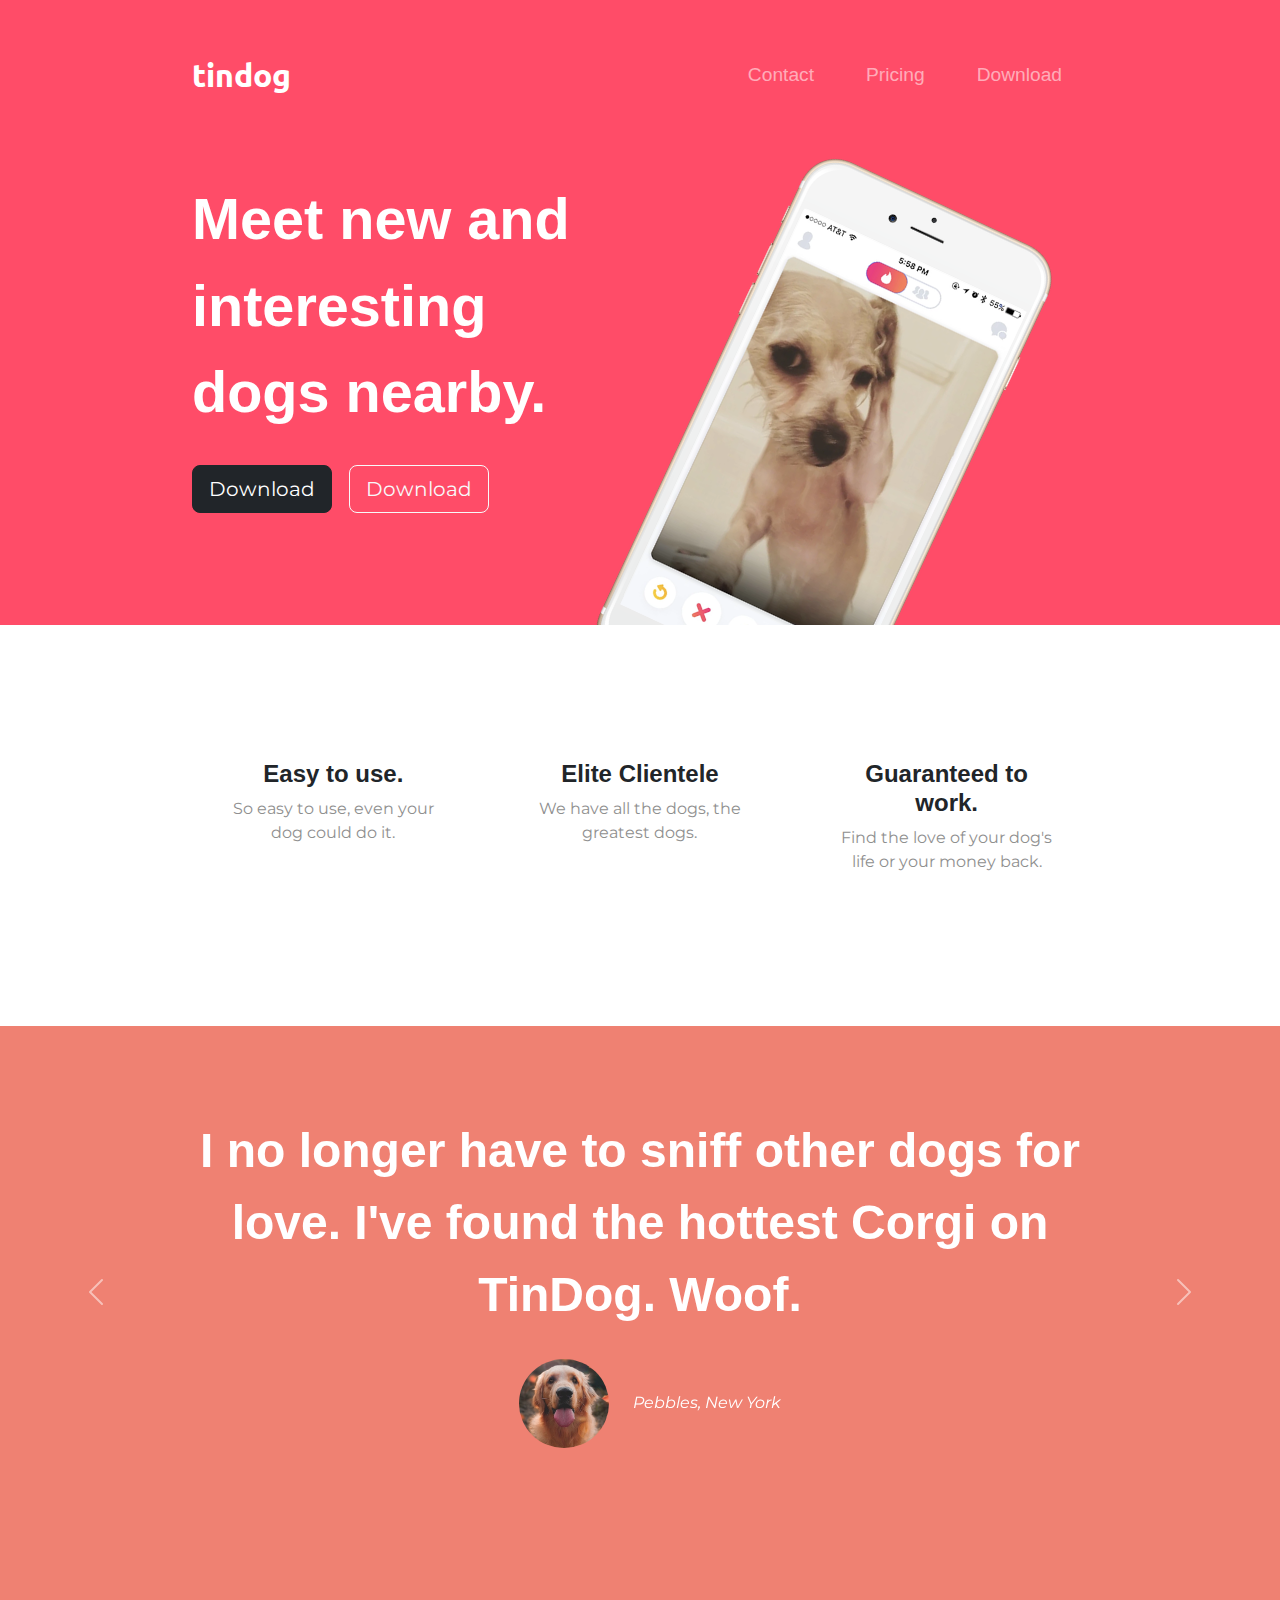
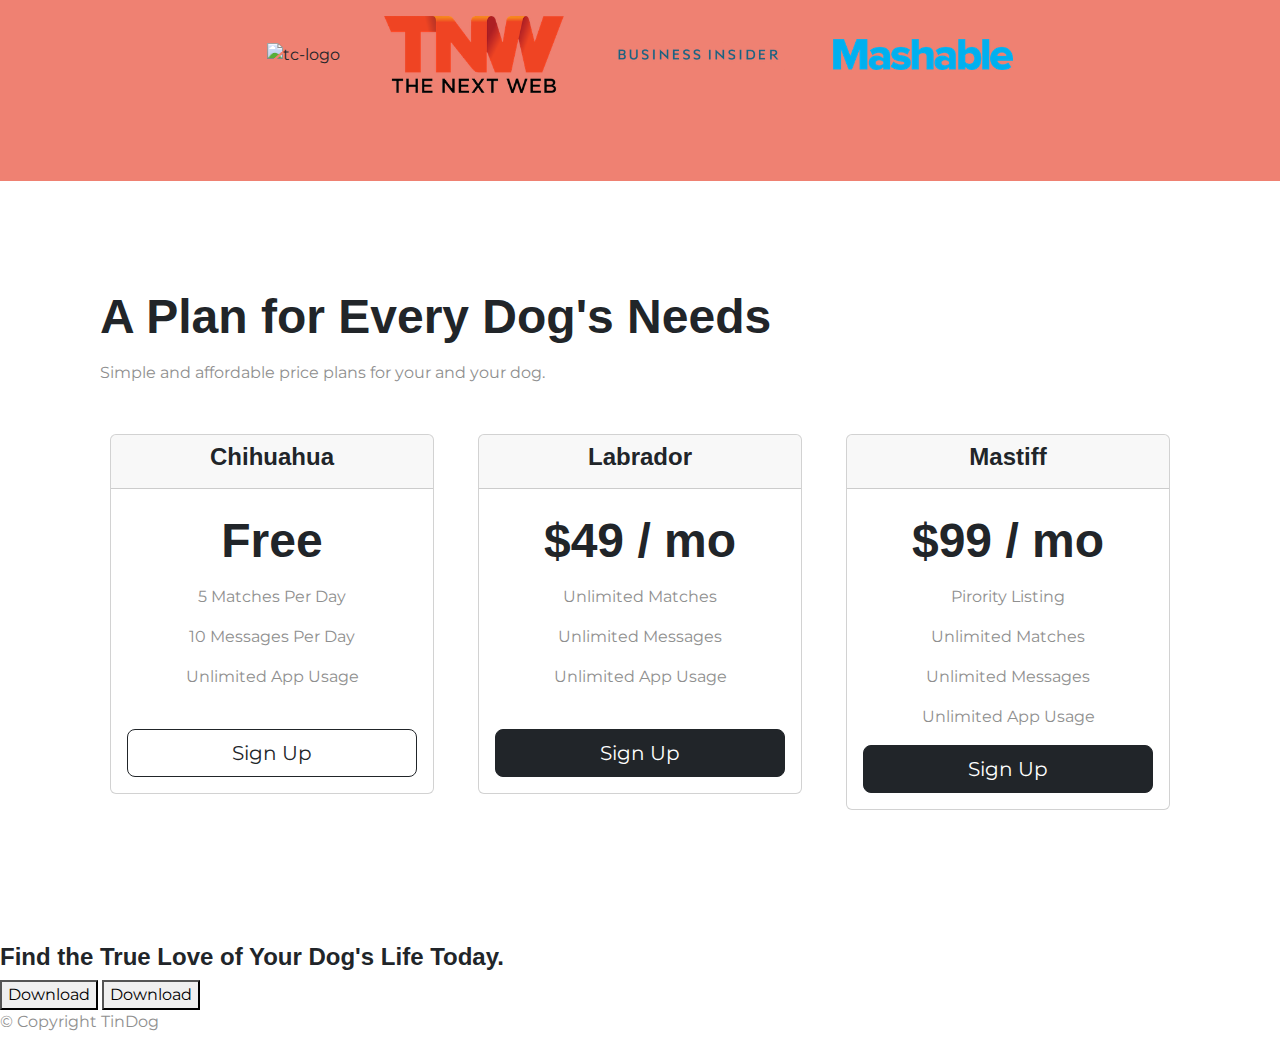
==== index.html @ afcb3112 "adding tindog code" ====
<!DOCTYPE html>
<html>

<head>
  <meta charset="utf-8">
  <title>TinDog</title>

  <link rel="stylesheet" href="https://cdn.jsdelivr.net/npm/bootstrap@5.3.0-alpha2/dist/css/bootstrap.min.css">
  <script src="https://cdn.jsdelivr.net/npm/bootstrap@5.3.0-alpha2/dist/js/bootstrap.bundle.min.js"></script>
  <link rel="stylesheet" href="css/styles.css">
  <script src="https://kit.fontawesome.com/559f7888b8.js" crossorigin="anonymous"></script>

  <link rel="preconnect" href="https://fonts.googleapis.com">
  <link rel="preconnect" href="https://fonts.gstatic.com" crossorigin>
  <link href="https://fonts.googleapis.com/css2?family=Montserrat:wght@100;400;700;900&family=Ubuntu&display=swap"
    rel="stylesheet">
</head>

<body>

  <section id="title">
    <div class="container-fluid">
      <!-- Nav Bar -->
      <nav class="navbar navbar-expand-lg navbar-dark">
        <a class="navbar-brand" href="">tindog</a>
        <button class="navbar-toggler" type="button" data-bs-toggle="collapse" data-bs-target="#navbarTogglerDemo01"
          aria-controls="navbarTogglerDemo01" aria-expanded="false" aria-label="Toggle navigation">
          <span class="navbar-toggler-icon"></span>
        </button>
        <div class="collapse navbar-collapse" id="navbarTogglerDemo01">
          <ul class="navbar-nav ms-auto">
            <li class="nav-item ">
              <a class="nav-link" href="">Contact</a>
            </li>
            <li class="nav-item ">
              <a class="nav-link" href="">Pricing</a>
            </li>
            <li class="nav-item ">
              <a class="nav-link" href="">Download </a>
            </li>
          </ul>
        </div>
      </nav>



      <!-- Title -->
      <div class="row">
        <div class="col-lg-6">
          <h1 >Meet new and interesting dogs nearby.</h1>
          <button type="button" class="btn btn-dark btn-lg download-button"><i class="fa-brands fa-apple"></i>
            Download</button>
          <button type="button" class="btn btn-outline-light btn-lg download-button"><i
              class="fa-brands fa-google-play"></i> Download</button>
        </div>
        <div class="col-lg-6" style="position:relative;">
          <img class="title-img" src="images/iphone6.png" alt="iphone-mockup">
        </div>
      </div>
    </div>

  </section>


  <!-- Features -->

  <section id="features">
    <div class="row">
      <div class="feature-box col-lg-4">
        <i class="fa-solid fa-circle-check fa-4x feature-icon"></i>
        <h3> Easy to use.</h3>
        <p>So easy to use, even your dog could do it.</p>
      </div>
      <div class="feature-box col-lg-4">
        <i class="fa-solid fa-bullseye fa-4x feature-icon"></i>
        <h3></i> Elite Clientele</h3>
        <p>We have all the dogs, the greatest dogs.</p>
      </div>
      <div class="feature-box col-lg-4">
        <i class="fa-solid fa-heart fa-4x feature-icon"></i>
        <h3> Guaranteed to work.</h3>
        <p>Find the love of your dog's life or your money back.</p>
      </div>
    </div>
  </section>


  <!-- Testimonials -->

  <section id="testimonials">


    <div id="testimonial-carousel" class="carousel slide" data-ride="false">
      <div class="carousel-inner">
        <div class="carousel-item active">
          <h2>I no longer have to sniff other dogs for love. I've found the hottest Corgi on TinDog. Woof.</h2>
          <img class="testimonial-img" src="images/dog-img.jpg" alt="dog-profile">
          <em>Pebbles, New York</em>
        </div>
        <div class="carousel-item">
          <h2 class="testimonial-text">My dog used to be so lonely, but with TinDog's help, they've found the love of
            their life. I think.</h2>
          <img class="testimonial-img" src="images/lady-img.jpg" alt="lady-profile">
          <em>Beverly, Illinois</em>
        </div>
      </div>
      <button class="carousel-control-prev" type="button" data-bs-target="#testimonial-carousel" data-bs-slide="prev">
        <span class="carousel-control-prev-icon"></span>

      </button>
      <button class="carousel-control-next" type="button" data-bs-target="#testimonial-carousel" data-bs-slide="next">
        <span class="carousel-control-next-icon"></span>

      </button>
    </div>

  </section>


  <!-- Press -->

  <section id="press">
    <img class="press-logo" src="images/techcrunch.png" alt="tc-logo">
    <img class="press-logo" src="images/tnw.png" alt="tnw-logo">
    <img class="press-logo" src="images/bizinsider.png" alt="biz-insider-logo">
    <img class="press-logo" src="images/mashable.png" alt="mashable-logo">

  </section>


  <!-- Pricing -->

  <section id="pricing">

    <h2>A Plan for Every Dog's Needs</h2>
    <p>Simple and affordable price plans for your and your dog.</p>

    <div class="row">
      <div class="pricing-column col-lg-4 col-md-6">
        <div class="card">
          <div class="card-header ">
            <h3>Chihuahua</h3>
          </div>
          <div class="card-body">
            <h2>Free</h2>
          <p>5 Matches Per Day</p>
          <p>10 Messages Per Day</p>
          <p>Unlimited App Usage</p>
          <br>
          <button type="button" class="w-100 btn btn-outline-dark btn-lg">Sign Up</button>
          </div>
        </div>
      </div>
      <div class="pricing-column col-lg-4 col-md-6">
        <div class="card">
          <div class="card-header">
            <h3>Labrador</h3>
          </div>
          <div class="card-body">
            <h2>$49 / mo</h2>
            <p>Unlimited Matches</p>
            <p>Unlimited Messages</p>
            <p>Unlimited App Usage</p>
            <br>
            <button type="button" class="w-100 btn btn-dark btn-lg">Sign Up</button>
          </div>
        </div>
      </div>
      <div class="pricing-column col-lg-4">
        <div class="card ">
          <div class="card-header">
            <h3>Mastiff</h3>
          </div>
          <div class="card-body">
            <h2>$99 / mo</h2>
          <p>Pirority Listing</p>
          <p>Unlimited Matches</p>
          <p>Unlimited Messages</p>
          <p>Unlimited App Usage</p>
          <button type="button" class="w-100 btn btn-dark btn-lg">Sign Up</button>
          </div>
        </div>
      </div>
    </div>
  </section>

    
   


  <!-- Call to Action -->

  <section id="cta">

    <h3>Find the True Love of Your Dog's Life Today.</h3>
    <button type="button">Download</button>
    <button type="button">Download</button>

  </section>


  <!-- Footer -->

  <footer id="footer">

    <p>© Copyright TinDog</p>

  </footer>


</body>

</html>
---- css/styles.css ----
body {
     font-family: 'Montserrat', sans-serif;
 }

 #title {
     background-color: #ff4c68;
     color: #fff;
    
     
 }

 h1 {

     font-family: "Montserrat-Black", sans-serif;
     font-size: 3.6rem;
     line-height: 1.5;
     font-weight: 900;
 }

 .container-fluid {
     padding: 3% 15% 7%;
 }

 .title-img {
     width: 60%;
     transform: rotate(25deg);
     position: absolute;
     right: 30%;
 }


 .navbar {
     padding-bottom: 4.5rem;
 }

 .navbar-brand {
     font-family: "Ubuntu";
     font-size: 2rem;
     font-weight: bold;
 }

 .nav-item {
     padding: 0 18px;
 }

 .nav-link {
     font-size: 1.2rem;
     font-family: "Monserrat-Light", sans-serif;
 }

 .download-button {
     margin: 5% 3% 5% 0;
 }

 h3 {
     font-family: 'Montserrat-Bold', sans-serif;
     font-size: 1.5rem;
     font-weight: 700;
 }

 .feature-box {
     text-align: center;
     padding: 5%;
 }

 #features {
     padding: 7% 15%;
     background-color: #fff;
     position: relative;
     z-index: 1;
  
    
    
 }

 p {
     color: #8f8f8f;
 }

 .feature-icon {
     color: #ef8172;
     margin-bottom: 1rem;
 }

 .feature-icon:hover {
     color: #ff4c68;
 }

 #testimonials {
     
     text-align: center;
     background-color: #ef8172;
     color: #fff;
     
 }

 h2 {
     font-family: "Monserrat-Bold", sans-serif;
     font-weight: 700;
     font-size: 3rem;
     line-height: 1.5;
 }

 .testimonial-img {
     width: 10%;
     border-radius: 100%;
     margin: 20px;
 }

 #press {
     background-color: #ef8172;
     text-align: center;
     padding: 3%;
 }

 .press-logo {
    width: 15%;
    margin: 20px 20px 50px;
 }
 .carousel-item{
    padding: 7% 15%;
 }
 #pricing{
    padding: 100px;
 }
 .pricing-column{
    padding: 3% 2%;
    text-align: center;
 }
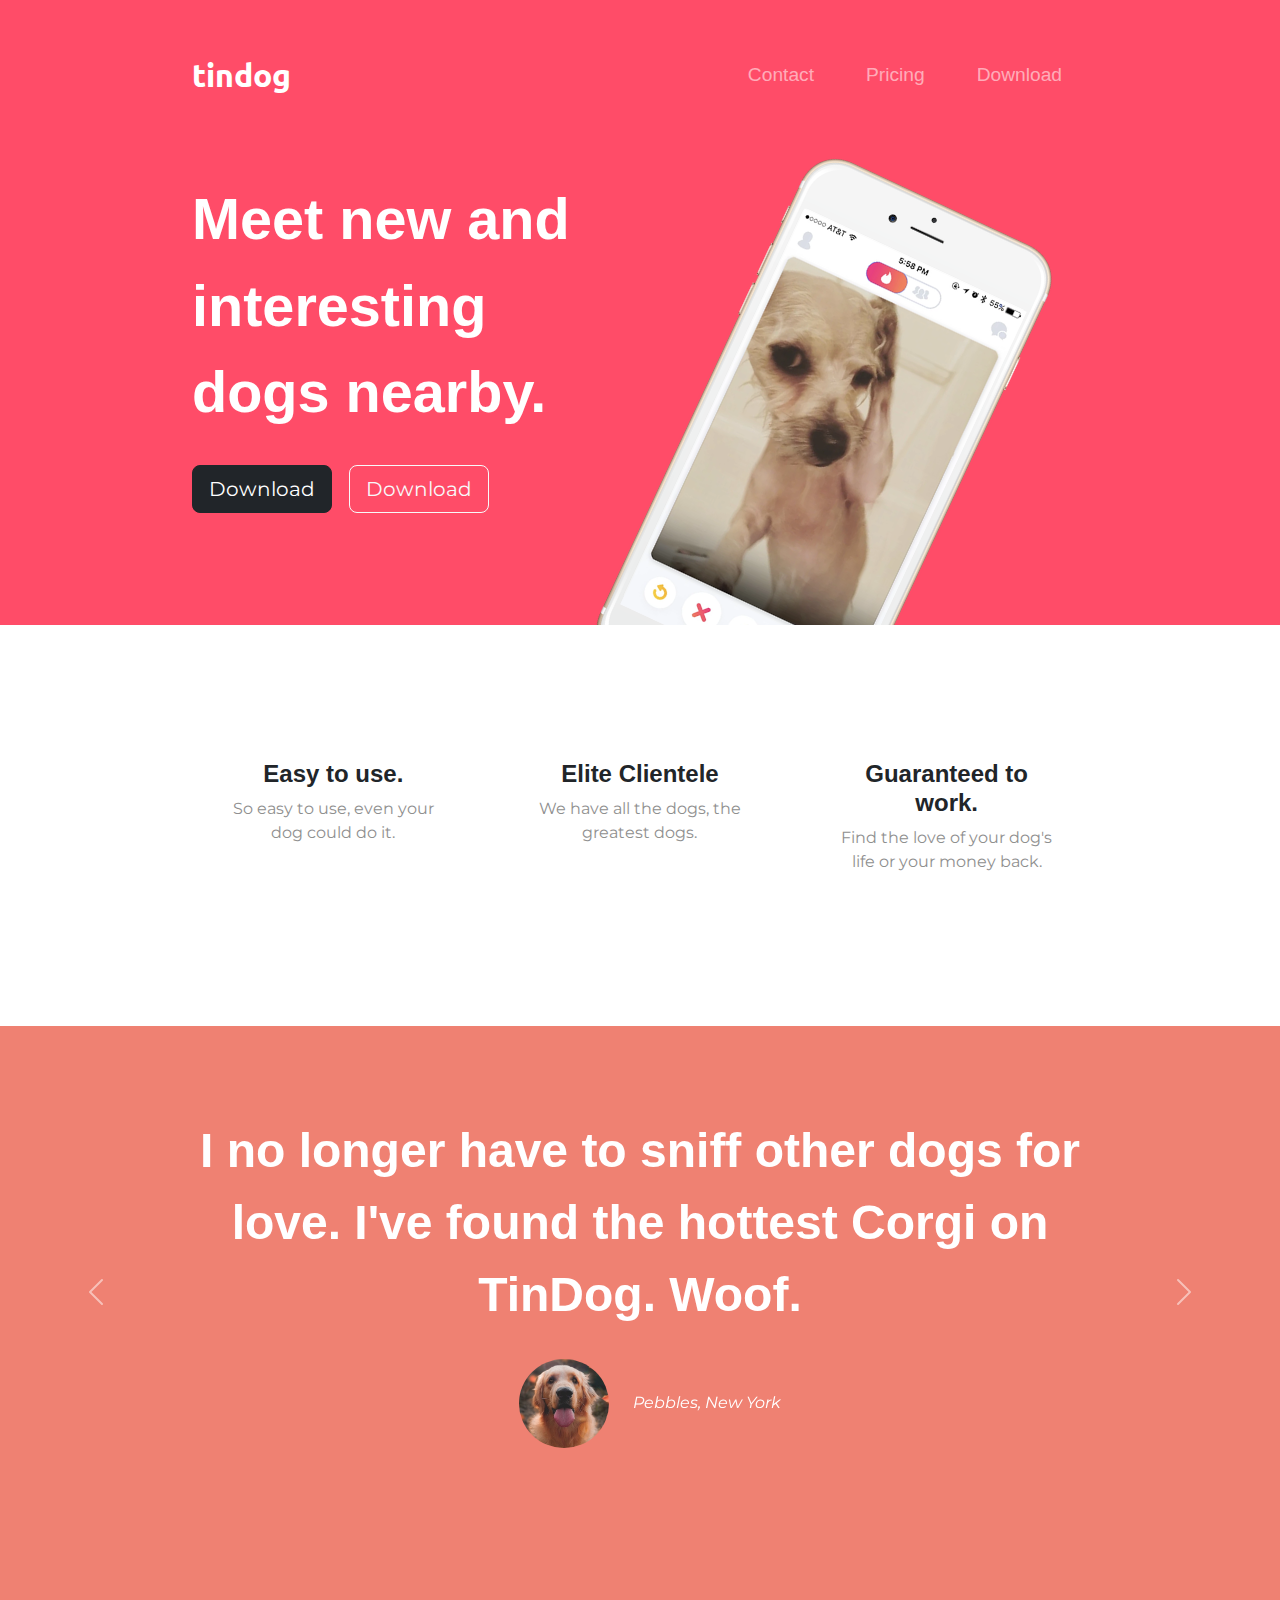
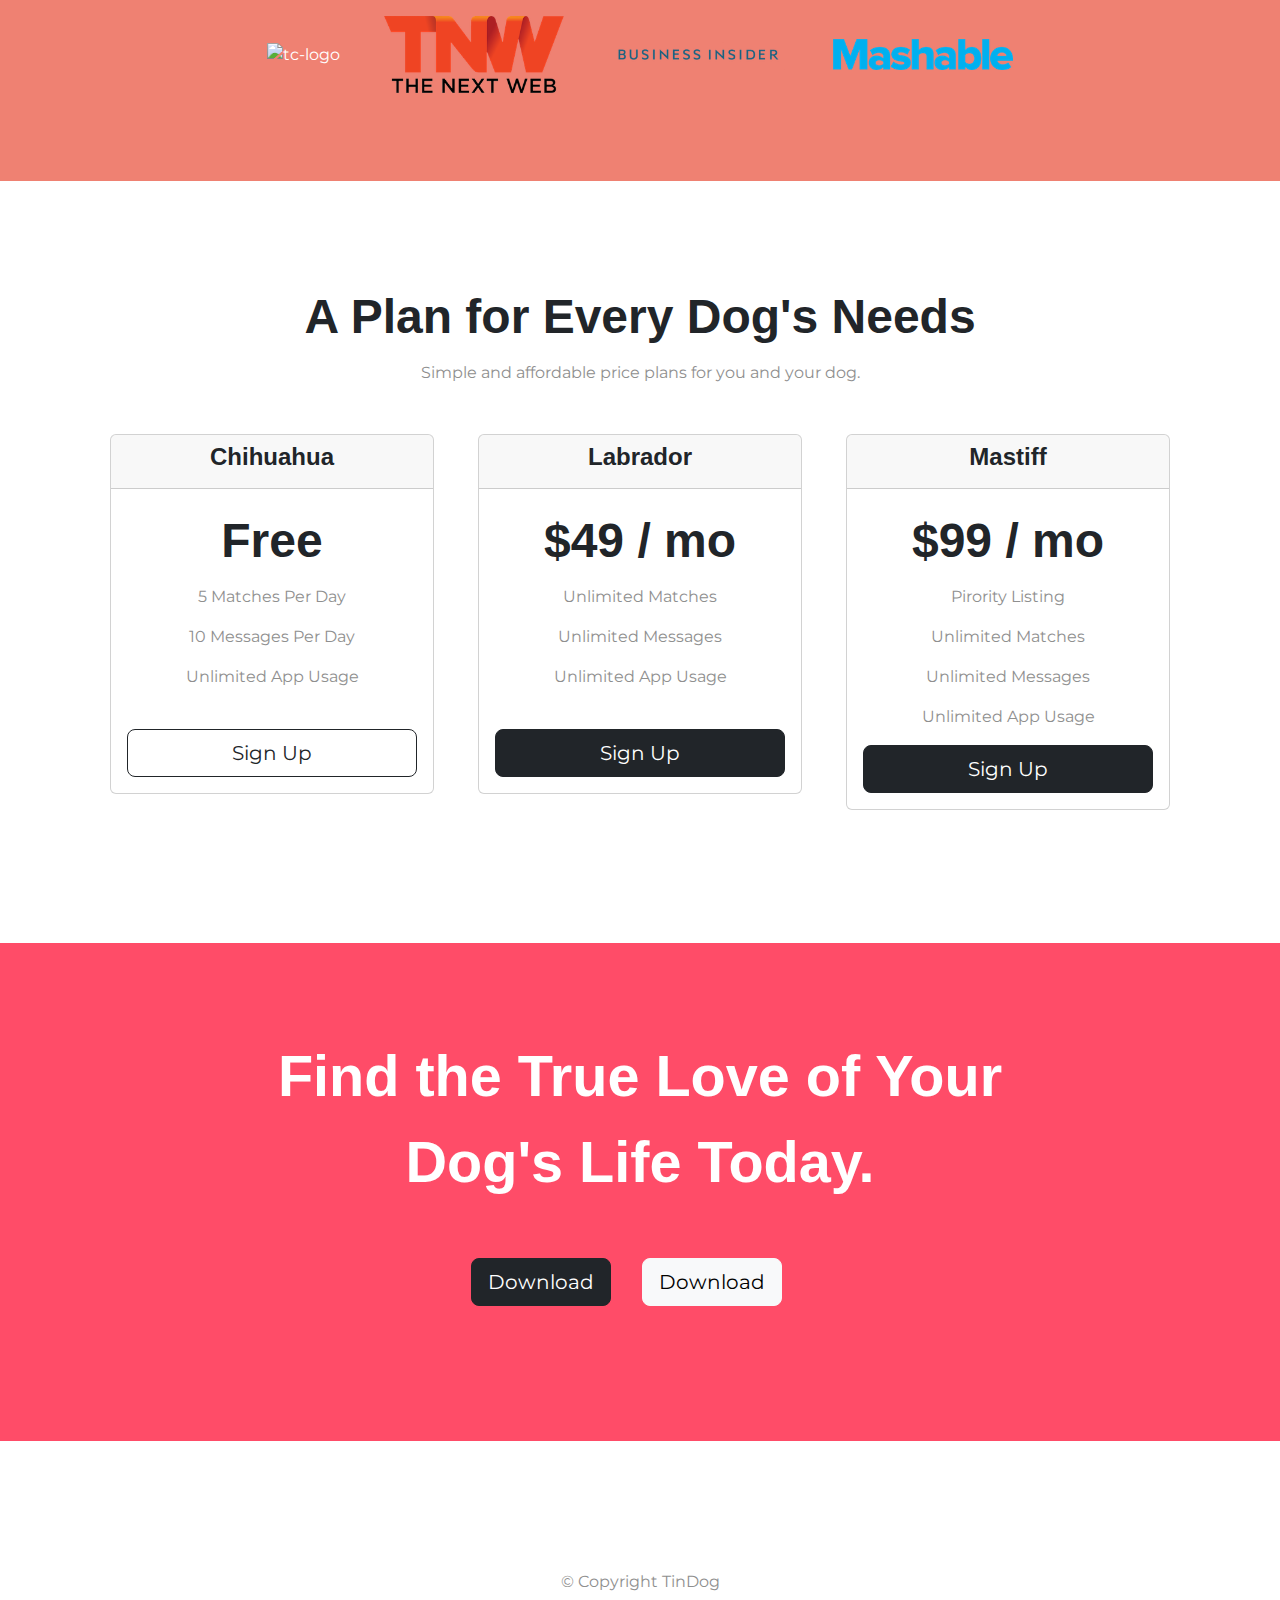
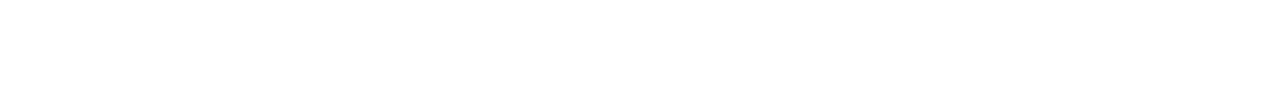
==== commit 69ca26fa: "adding responsiveness to my website" ====
--- a/index.html
+++ b/index.html
@@ -18,7 +18,7 @@
 
 <body>
 
-  <section id="title">
+  <section class="colored-sec" id="title">
     <div class="container-fluid">
       <!-- Nav Bar -->
       <nav class="navbar navbar-expand-lg navbar-dark">
@@ -30,24 +30,22 @@
         <div class="collapse navbar-collapse" id="navbarTogglerDemo01">
           <ul class="navbar-nav ms-auto">
             <li class="nav-item ">
-              <a class="nav-link" href="">Contact</a>
+              <a class="nav-link" href="#footer">Contact</a>
             </li>
             <li class="nav-item ">
-              <a class="nav-link" href="">Pricing</a>
+              <a class="nav-link" href="#pricing">Pricing</a>
             </li>
             <li class="nav-item ">
-              <a class="nav-link" href="">Download </a>
+              <a class="nav-link" href="#cta">Download </a>
             </li>
           </ul>
         </div>
       </nav>
-
-
 
       <!-- Title -->
       <div class="row">
         <div class="col-lg-6">
-          <h1 >Meet new and interesting dogs nearby.</h1>
+          <h1 class="big-header">Meet new and interesting dogs nearby.</h1>
           <button type="button" class="btn btn-dark btn-lg download-button"><i class="fa-brands fa-apple"></i>
             Download</button>
           <button type="button" class="btn btn-outline-light btn-lg download-button"><i
@@ -64,22 +62,24 @@
 
   <!-- Features -->
 
-  <section id="features">
-    <div class="row">
-      <div class="feature-box col-lg-4">
-        <i class="fa-solid fa-circle-check fa-4x feature-icon"></i>
-        <h3> Easy to use.</h3>
-        <p>So easy to use, even your dog could do it.</p>
-      </div>
-      <div class="feature-box col-lg-4">
-        <i class="fa-solid fa-bullseye fa-4x feature-icon"></i>
-        <h3></i> Elite Clientele</h3>
-        <p>We have all the dogs, the greatest dogs.</p>
-      </div>
-      <div class="feature-box col-lg-4">
-        <i class="fa-solid fa-heart fa-4x feature-icon"></i>
-        <h3> Guaranteed to work.</h3>
-        <p>Find the love of your dog's life or your money back.</p>
+  <section class="white-sec" id="features">
+    <div class="container-fluid">
+      <div class="row">
+        <div class="feature-box col-lg-4">
+          <i class="fa-solid fa-circle-check fa-4x feature-icon"></i>
+          <h3> Easy to use.</h3>
+          <p>So easy to use, even your dog could do it.</p>
+        </div>
+        <div class="feature-box col-lg-4">
+          <i class="fa-solid fa-bullseye fa-4x feature-icon"></i>
+          <h3></i> Elite Clientele</h3>
+          <p>We have all the dogs, the greatest dogs.</p>
+        </div>
+        <div class="feature-box col-lg-4">
+          <i class="fa-solid fa-heart fa-4x feature-icon"></i>
+          <h3> Guaranteed to work.</h3>
+          <p>Find the love of your dog's life or your money back.</p>
+        </div>
       </div>
     </div>
   </section>
@@ -87,17 +87,16 @@
 
   <!-- Testimonials -->
 
-  <section id="testimonials">
-
+  <section class="colored-sec" id="testimonials">
 
     <div id="testimonial-carousel" class="carousel slide" data-ride="false">
       <div class="carousel-inner">
-        <div class="carousel-item active">
+        <div class="carousel-item active container-fluid">
           <h2>I no longer have to sniff other dogs for love. I've found the hottest Corgi on TinDog. Woof.</h2>
           <img class="testimonial-img" src="images/dog-img.jpg" alt="dog-profile">
           <em>Pebbles, New York</em>
         </div>
-        <div class="carousel-item">
+        <div class="carousel-item container-fluid">
           <h2 class="testimonial-text">My dog used to be so lonely, but with TinDog's help, they've found the love of
             their life. I think.</h2>
           <img class="testimonial-img" src="images/lady-img.jpg" alt="lady-profile">
@@ -119,7 +118,7 @@
 
   <!-- Press -->
 
-  <section id="press">
+  <section class="colored-sec" id="press">
     <img class="press-logo" src="images/techcrunch.png" alt="tc-logo">
     <img class="press-logo" src="images/tnw.png" alt="tnw-logo">
     <img class="press-logo" src="images/bizinsider.png" alt="biz-insider-logo">
@@ -130,10 +129,10 @@
 
   <!-- Pricing -->
 
-  <section id="pricing">
+  <section class="white-sec" id="pricing">
 
     <h2>A Plan for Every Dog's Needs</h2>
-    <p>Simple and affordable price plans for your and your dog.</p>
+    <p>Simple and affordable price plans for you and your dog.</p>
 
     <div class="row">
       <div class="pricing-column col-lg-4 col-md-6">
@@ -143,11 +142,11 @@
           </div>
           <div class="card-body">
             <h2>Free</h2>
-          <p>5 Matches Per Day</p>
-          <p>10 Messages Per Day</p>
-          <p>Unlimited App Usage</p>
-          <br>
-          <button type="button" class="w-100 btn btn-outline-dark btn-lg">Sign Up</button>
+            <p>5 Matches Per Day</p>
+            <p>10 Messages Per Day</p>
+            <p>Unlimited App Usage</p>
+            <br>
+            <button type="button" class="w-100 btn btn-outline-dark btn-lg">Sign Up</button>
           </div>
         </div>
       </div>
@@ -173,38 +172,41 @@
           </div>
           <div class="card-body">
             <h2>$99 / mo</h2>
-          <p>Pirority Listing</p>
-          <p>Unlimited Matches</p>
-          <p>Unlimited Messages</p>
-          <p>Unlimited App Usage</p>
-          <button type="button" class="w-100 btn btn-dark btn-lg">Sign Up</button>
-          </div>
-        </div>
-      </div>
-    </div>
-  </section>
-
-    
-   
-
+            <p>Pirority Listing</p>
+            <p>Unlimited Matches</p>
+            <p>Unlimited Messages</p>
+            <p>Unlimited App Usage</p>
+            <button type="button" class="w-100 btn btn-dark btn-lg">Sign Up</button>
+          </div>
+        </div>
+      </div>
+    </div>
+  </section>
 
   <!-- Call to Action -->
 
-  <section id="cta">
-
-    <h3>Find the True Love of Your Dog's Life Today.</h3>
-    <button type="button">Download</button>
-    <button type="button">Download</button>
-
-  </section>
-
+  <section class="colored-sec" id="cta">
+    <div class="container-fluid">
+      <h3 class="big-header">Find the True Love of Your Dog's Life Today.</h3>
+      <button type="button" class="btn btn-dark btn-lg download-button"><i class="fa-brands fa-apple"></i>
+        Download</button>
+      <button type="button" class="btn btn-light btn-lg download-button"><i class="fa-brands fa-google-play"></i>
+        Download</button>
+    </div>
+  </section>
 
   <!-- Footer -->
 
-  <footer id="footer">
-
-    <p>© Copyright TinDog</p>
-
+  <footer class="white-sec" id="footer">
+    <div class="container-fluid">
+      <p>
+        <i class="p-icons fa-brands fa-twitter"></i>
+        <i class="p-icons fa-brands fa-facebook"></i>
+        <i class="p-icons fa-brands fa-instagram"></i>
+        <i class="p-icons fa-solid fa-envelope"></i>
+      </p>
+      <p>© Copyright TinDog</p>
+    </div>
   </footer>
 
 
--- a/css/styles.css
+++ b/css/styles.css
@@ -1,24 +1,39 @@
  body {
      font-family: 'Montserrat', sans-serif;
+     text-align: center;
  }
 
- #title {
-     background-color: #ff4c68;
-     color: #fff;
-    
-     
+ h1,
+ h2,
+ h3,
+ h4,
+ h5,
+ h6 {
+     font-family: "Montserrat-Bold", sans-serif;
+     font-weight: 700;
  }
 
- h1 {
+ h2 {
+     font-size: 3rem;
+     line-height: 1.5;
+ }
 
-     font-family: "Montserrat-Black", sans-serif;
-     font-size: 3.6rem;
-     line-height: 1.5;
-     font-weight: 900;
+ h3 {
+     font-size: 1.5rem;
+ }
+
+ p {
+     color: #8f8f8f;
  }
 
  .container-fluid {
-     padding: 3% 15% 7%;
+     padding: 7% 15%;
+ }
+
+
+ #title .container-fluid {
+     padding-top: 3%;
+     text-align: left;
  }
 
  .title-img {
@@ -28,6 +43,14 @@
      right: 30%;
  }
 
+ .colored-sec {
+     background-color: #ff4c68;
+     color: #fff;
+ }
+
+ .white-sec {
+     background-color: #fff;
+ }
 
  .navbar {
      padding-bottom: 4.5rem;
@@ -52,29 +75,13 @@
      margin: 5% 3% 5% 0;
  }
 
- h3 {
-     font-family: 'Montserrat-Bold', sans-serif;
-     font-size: 1.5rem;
-     font-weight: 700;
- }
-
  .feature-box {
-     text-align: center;
      padding: 5%;
  }
 
  #features {
-     padding: 7% 15%;
-     background-color: #fff;
      position: relative;
      z-index: 1;
-  
-    
-    
- }
-
- p {
-     color: #8f8f8f;
  }
 
  .feature-icon {
@@ -87,18 +94,8 @@
  }
 
  #testimonials {
-     
-     text-align: center;
      background-color: #ef8172;
-     color: #fff;
-     
- }
 
- h2 {
-     font-family: "Monserrat-Bold", sans-serif;
-     font-weight: 700;
-     font-size: 3rem;
-     line-height: 1.5;
  }
 
  .testimonial-img {
@@ -109,21 +106,41 @@
 
  #press {
      background-color: #ef8172;
-     text-align: center;
      padding: 3%;
  }
 
  .press-logo {
-    width: 15%;
-    margin: 20px 20px 50px;
+     width: 15%;
+     margin: 20px 20px 50px;
  }
- .carousel-item{
-    padding: 7% 15%;
+
+ #pricing {
+     padding: 100px;
  }
- #pricing{
-    padding: 100px;
+
+ .pricing-column {
+     padding: 3% 2%;
  }
- .pricing-column{
-    padding: 3% 2%;
-    text-align: center;
+
+ @media (max-width: 1028px) {
+     #title {
+         text-align: center;
+     }
+
+     .title-img {
+         position: static;
+         transform: rotate(0);
+     }
+ }
+
+ .big-header {
+     font-family: 'Montserrat-Black', sans-serif;
+     font-size: 3.6rem;
+     font-weight: 900;
+     line-height: 1.5;
+ }
+
+ .p-icons {
+     color: black;
+     padding: 10px;
  }